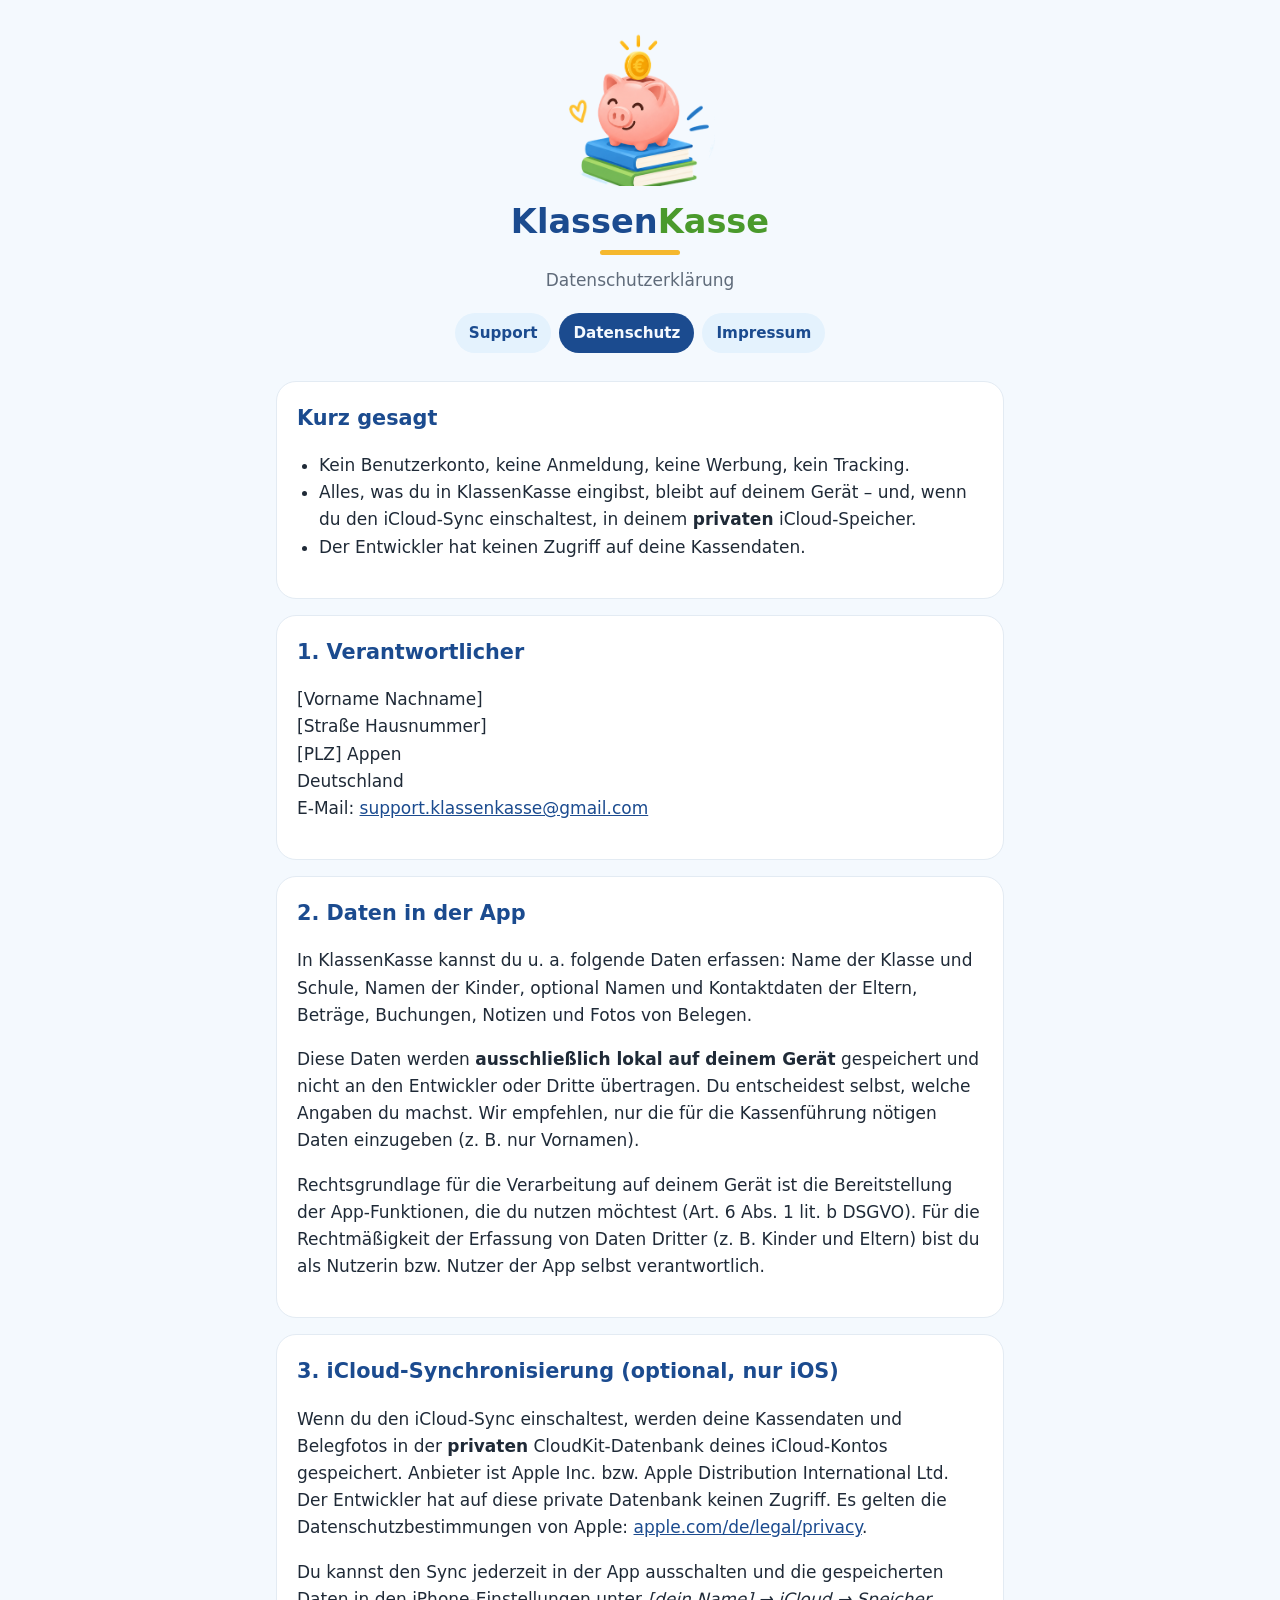
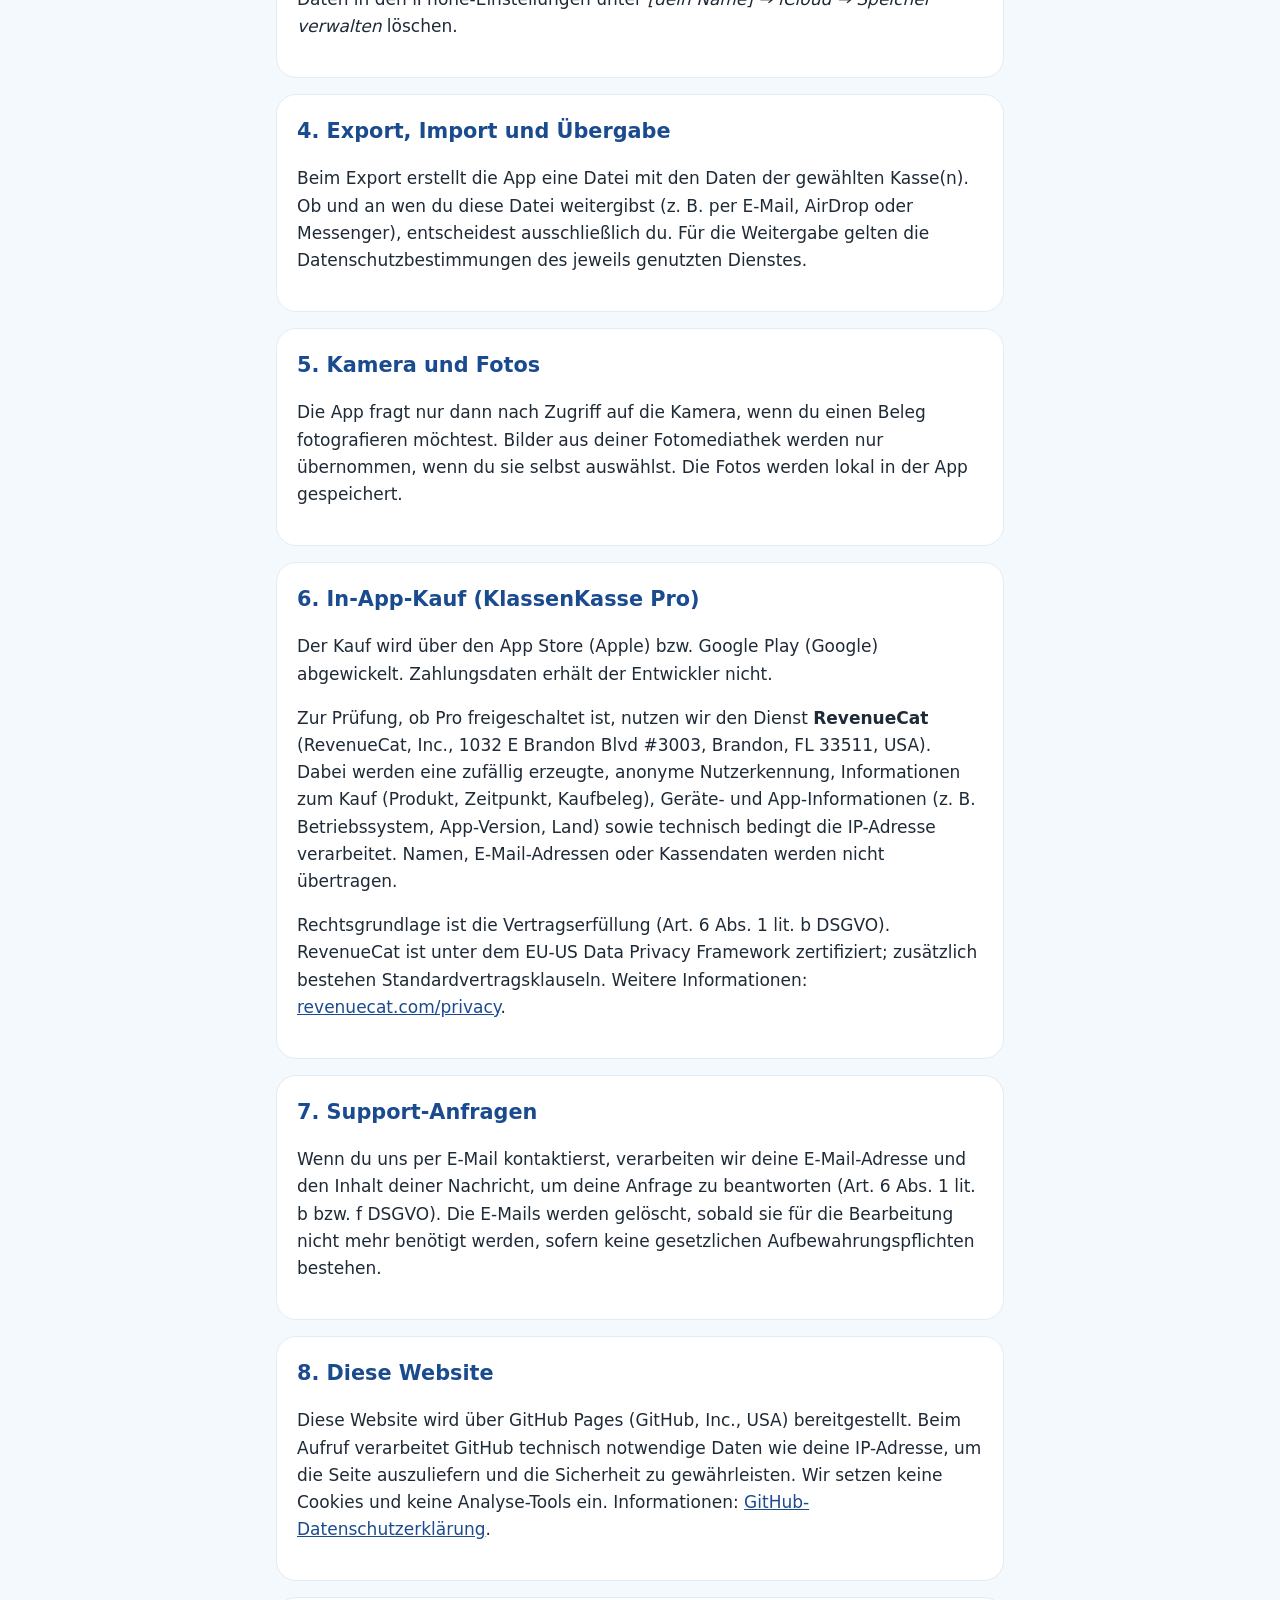
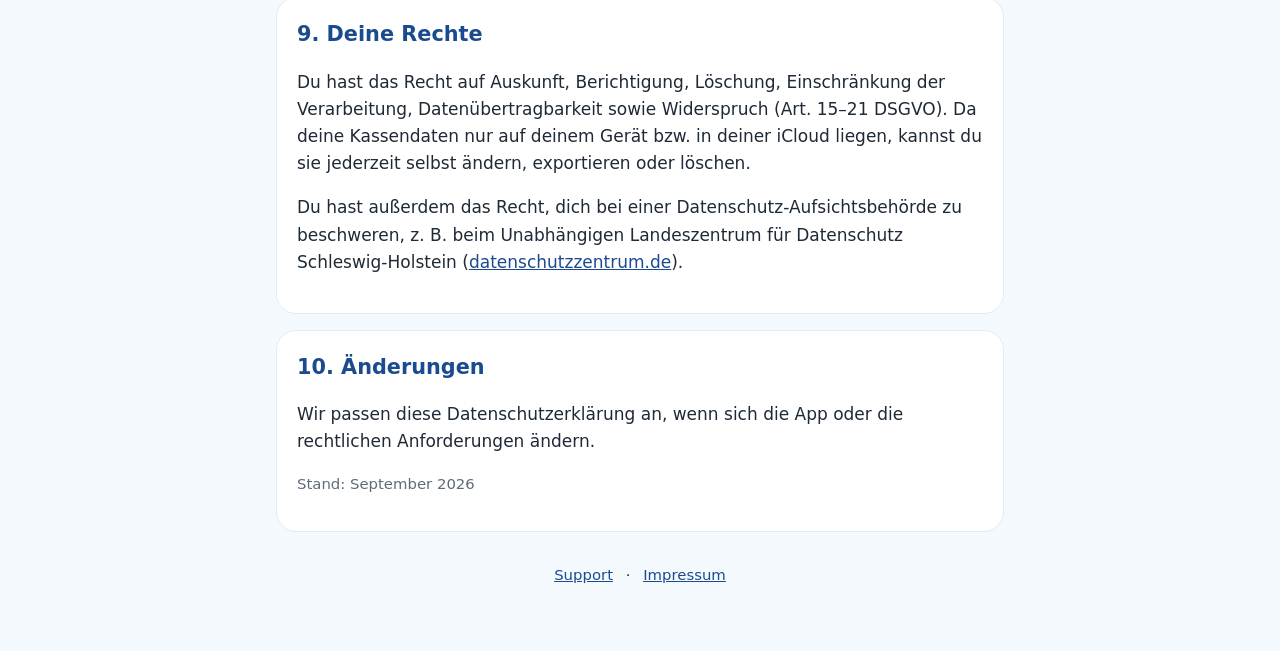
==== datenschutz.html @ 80aac3ee "Add files via upload" ====
<!DOCTYPE html>
<html lang="de">
<head>
  <meta charset="utf-8">
  <meta name="viewport" content="width=device-width, initial-scale=1">
  <title>KlassenKasse – Datenschutz</title>
  <meta name="description" content="Datenschutzerklärung der App KlassenKasse.">
  <link rel="icon" href="icon.png">
  <link rel="apple-touch-icon" href="icon.png">
  <link rel="stylesheet" href="style.css">
</head>
<body>
<div class="wrap">
  <header>
    <img src="logo.png" alt="KlassenKasse Sparschwein">
    <h1><span class="a">Klassen</span><span class="b">Kasse</span></h1>
    <div class="underline"></div>
    <p class="lead">Datenschutzerklärung</p>
    <nav>
      <a href="index.html">Support</a>
      <a href="datenschutz.html" aria-current="page">Datenschutz</a>
      <a href="impressum.html">Impressum</a>
    </nav>
  </header>

  <section class="card">
    <h2>Kurz gesagt</h2>
    <ul>
      <li>Kein Benutzerkonto, keine Anmeldung, keine Werbung, kein Tracking.</li>
      <li>Alles, was du in KlassenKasse eingibst, bleibt auf deinem Gerät – und, wenn du den iCloud-Sync einschaltest, in deinem <strong>privaten</strong> iCloud-Speicher.</li>
      <li>Der Entwickler hat keinen Zugriff auf deine Kassendaten.</li>
    </ul>
  </section>

  <section class="card">
    <h2>1. Verantwortlicher</h2>
    <p>
      [Vorname Nachname]<br>
      [Straße Hausnummer]<br>
      [PLZ] Appen<br>
      Deutschland<br>
      E-Mail: <a href="mailto:support.klassenkasse@gmail.com">support.klassenkasse@gmail.com</a>
    </p>
  </section>

  <section class="card">
    <h2>2. Daten in der App</h2>
    <p>In KlassenKasse kannst du u. a. folgende Daten erfassen: Name der Klasse und Schule, Namen der Kinder, optional Namen und Kontaktdaten der Eltern, Beträge, Buchungen, Notizen und Fotos von Belegen.</p>
    <p>Diese Daten werden <strong>ausschließlich lokal auf deinem Gerät</strong> gespeichert und nicht an den Entwickler oder Dritte übertragen. Du entscheidest selbst, welche Angaben du machst. Wir empfehlen, nur die für die Kassenführung nötigen Daten einzugeben (z. B. nur Vornamen).</p>
    <p>Rechtsgrundlage für die Verarbeitung auf deinem Gerät ist die Bereitstellung der App-Funktionen, die du nutzen möchtest (Art. 6 Abs. 1 lit. b DSGVO). Für die Rechtmäßigkeit der Erfassung von Daten Dritter (z. B. Kinder und Eltern) bist du als Nutzerin bzw. Nutzer der App selbst verantwortlich.</p>
  </section>

  <section class="card">
    <h2>3. iCloud-Synchronisierung (optional, nur iOS)</h2>
    <p>Wenn du den iCloud-Sync einschaltest, werden deine Kassendaten und Belegfotos in der <strong>privaten</strong> CloudKit-Datenbank deines iCloud-Kontos gespeichert. Anbieter ist Apple Inc. bzw. Apple Distribution International Ltd. Der Entwickler hat auf diese private Datenbank keinen Zugriff. Es gelten die Datenschutzbestimmungen von Apple: <a href="https://www.apple.com/de/legal/privacy/">apple.com/de/legal/privacy</a>.</p>
    <p>Du kannst den Sync jederzeit in der App ausschalten und die gespeicherten Daten in den iPhone-Einstellungen unter <em>[dein Name] → iCloud → Speicher verwalten</em> löschen.</p>
  </section>

  <section class="card">
    <h2>4. Export, Import und Übergabe</h2>
    <p>Beim Export erstellt die App eine Datei mit den Daten der gewählten Kasse(n). Ob und an wen du diese Datei weitergibst (z. B. per E-Mail, AirDrop oder Messenger), entscheidest ausschließlich du. Für die Weitergabe gelten die Datenschutzbestimmungen des jeweils genutzten Dienstes.</p>
  </section>

  <section class="card">
    <h2>5. Kamera und Fotos</h2>
    <p>Die App fragt nur dann nach Zugriff auf die Kamera, wenn du einen Beleg fotografieren möchtest. Bilder aus deiner Fotomediathek werden nur übernommen, wenn du sie selbst auswählst. Die Fotos werden lokal in der App gespeichert.</p>
  </section>

  <section class="card">
    <h2>6. In-App-Kauf (KlassenKasse Pro)</h2>
    <p>Der Kauf wird über den App Store (Apple) bzw. Google Play (Google) abgewickelt. Zahlungsdaten erhält der Entwickler nicht.</p>
    <p>Zur Prüfung, ob Pro freigeschaltet ist, nutzen wir den Dienst <strong>RevenueCat</strong> (RevenueCat, Inc., 1032 E Brandon Blvd #3003, Brandon, FL 33511, USA). Dabei werden eine zufällig erzeugte, anonyme Nutzerkennung, Informationen zum Kauf (Produkt, Zeitpunkt, Kaufbeleg), Geräte- und App-Informationen (z. B. Betriebssystem, App-Version, Land) sowie technisch bedingt die IP-Adresse verarbeitet. Namen, E-Mail-Adressen oder Kassendaten werden nicht übertragen.</p>
    <p>Rechtsgrundlage ist die Vertragserfüllung (Art. 6 Abs. 1 lit. b DSGVO). RevenueCat ist unter dem EU-US Data Privacy Framework zertifiziert; zusätzlich bestehen Standardvertragsklauseln. Weitere Informationen: <a href="https://www.revenuecat.com/privacy">revenuecat.com/privacy</a>.</p>
  </section>

  <section class="card">
    <h2>7. Support-Anfragen</h2>
    <p>Wenn du uns per E-Mail kontaktierst, verarbeiten wir deine E-Mail-Adresse und den Inhalt deiner Nachricht, um deine Anfrage zu beantworten (Art. 6 Abs. 1 lit. b bzw. f DSGVO). Die E-Mails werden gelöscht, sobald sie für die Bearbeitung nicht mehr benötigt werden, sofern keine gesetzlichen Aufbewahrungspflichten bestehen.</p>
  </section>

  <section class="card">
    <h2>8. Diese Website</h2>
    <p>Diese Website wird über GitHub Pages (GitHub, Inc., USA) bereitgestellt. Beim Aufruf verarbeitet GitHub technisch notwendige Daten wie deine IP-Adresse, um die Seite auszuliefern und die Sicherheit zu gewährleisten. Wir setzen keine Cookies und keine Analyse-Tools ein. Informationen: <a href="https://docs.github.com/de/site-policy/privacy-policies/github-general-privacy-statement">GitHub-Datenschutzerklärung</a>.</p>
  </section>

  <section class="card">
    <h2>9. Deine Rechte</h2>
    <p>Du hast das Recht auf Auskunft, Berichtigung, Löschung, Einschränkung der Verarbeitung, Datenübertragbarkeit sowie Widerspruch (Art. 15–21 DSGVO). Da deine Kassendaten nur auf deinem Gerät bzw. in deiner iCloud liegen, kannst du sie jederzeit selbst ändern, exportieren oder löschen.</p>
    <p>Du hast außerdem das Recht, dich bei einer Datenschutz-Aufsichtsbehörde zu beschweren, z. B. beim Unabhängigen Landeszentrum für Datenschutz Schleswig-Holstein (<a href="https://www.datenschutzzentrum.de">datenschutzzentrum.de</a>).</p>
  </section>

  <section class="card">
    <h2>10. Änderungen</h2>
    <p>Wir passen diese Datenschutzerklärung an, wenn sich die App oder die rechtlichen Anforderungen ändern.</p>
    <p class="muted">Stand: September 2026</p>
  </section>

  <footer class="muted">
    <p><a href="index.html">Support</a> · <a href="impressum.html">Impressum</a></p>
  </footer>
</div>
</body>
</html>
---- style.css ----
:root {
  --navy: #1B4B8F;
  --green: #4A9A2C;
  --yellow: #F5B82E;
  --coral: #D9594A;
  --sky: #E4F2FD;
  --bg: #F4F9FE;
  --card: #FFFFFF;
  --line: #E3EBF3;
  --text: #1F2A37;
  --muted: #5F6B7A;
}
@media (prefers-color-scheme: dark) {
  :root {
    --navy: #8DB6F2;
    --green: #7DCB5C;
    --yellow: #F7C94F;
    --coral: #F28C7A;
    --sky: #1C2E45;
    --bg: #0E1520;
    --card: #182233;
    --line: #2A3747;
    --text: #E8EEF5;
    --muted: #9AA8B8;
  }
}
* { box-sizing: border-box; }
html { -webkit-text-size-adjust: 100%; }
body {
  margin: 0;
  background: var(--bg);
  color: var(--text);
  font-family: ui-rounded, "SF Pro Rounded", system-ui, -apple-system, "Segoe UI", Roboto, sans-serif;
  line-height: 1.6;
  font-size: 17px;
}
.wrap { max-width: 760px; margin: 0 auto; padding: 32px 16px 48px; }
header { text-align: center; margin-bottom: 28px; }
header img { width: 150px; height: auto; }
h1 { font-size: 2.1rem; margin: 8px 0 4px; line-height: 1.2; }
h1 .a { color: var(--navy); }
h1 .b { color: var(--green); }
.underline { width: 80px; height: 5px; border-radius: 3px; background: var(--yellow); margin: 8px auto 12px; }
.lead { color: var(--muted); margin: 0; }
nav { display: flex; gap: 8px; justify-content: center; flex-wrap: wrap; margin-top: 18px; }
nav a {
  text-decoration: none; color: var(--navy); font-weight: 600; font-size: 0.95rem;
  padding: 8px 14px; border-radius: 999px; background: var(--sky);
}
nav a[aria-current="page"] { background: var(--navy); color: var(--bg); }
.card {
  background: var(--card); border: 1px solid var(--line); border-radius: 20px;
  padding: 20px; margin: 16px 0;
}
h2 { color: var(--navy); font-size: 1.3rem; margin: 0 0 8px; }
h3 { font-size: 1.05rem; margin: 18px 0 4px; }
p, li { color: var(--text); }
.muted { color: var(--muted); font-size: 0.93rem; }
a { color: var(--navy); }
.button {
  display: inline-block; text-decoration: none; background: var(--navy); color: var(--bg);
  font-weight: 700; padding: 12px 22px; border-radius: 14px; margin-top: 6px;
}
details { border-top: 1px solid var(--line); padding: 12px 0; }
details:first-of-type { border-top: 0; }
summary { cursor: pointer; font-weight: 600; list-style: none; position: relative; padding-right: 28px; }
summary::-webkit-details-marker { display: none; }
summary::after { content: "+"; position: absolute; right: 4px; top: -1px; color: var(--navy); font-size: 1.3rem; }
details[open] summary::after { content: "–"; }
details p, details ol, details ul { margin: 8px 0 0; }
ol, ul { padding-left: 22px; }
footer { text-align: center; margin-top: 32px; }
footer a { margin: 0 8px; }
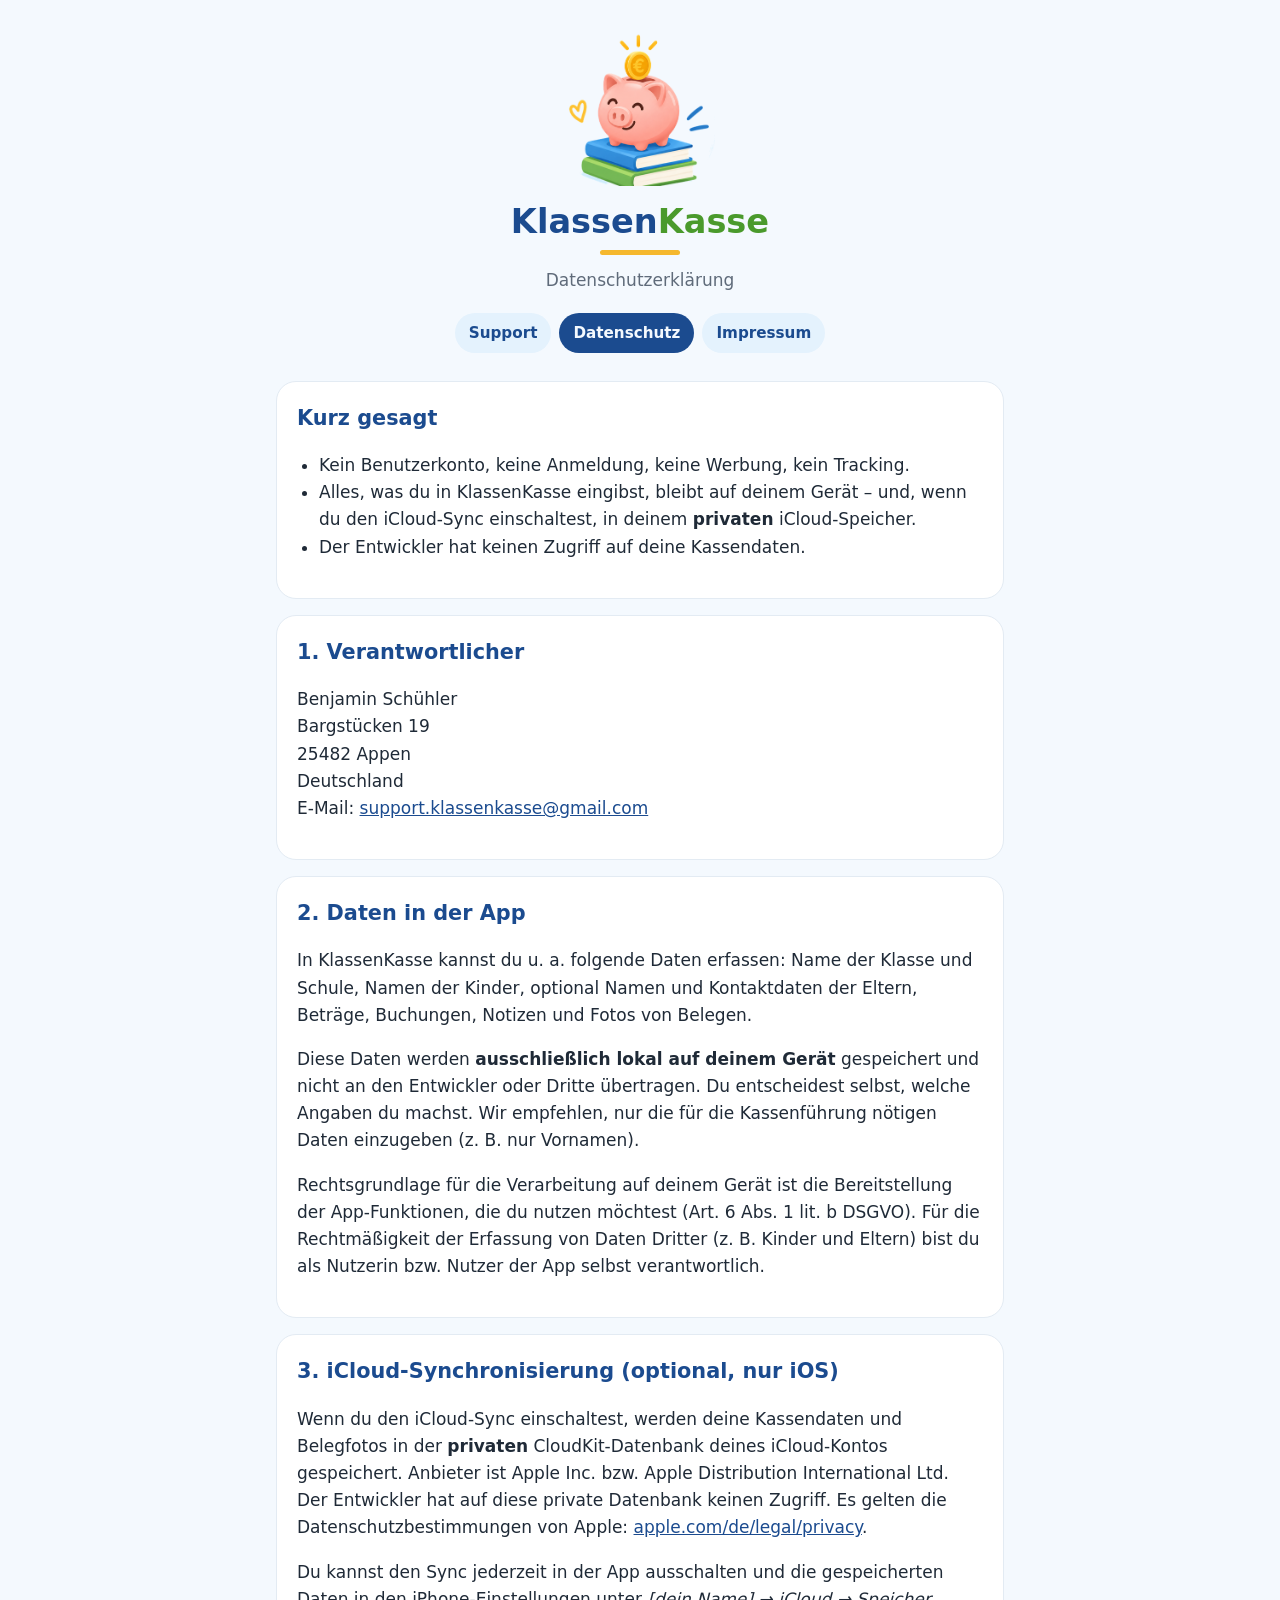
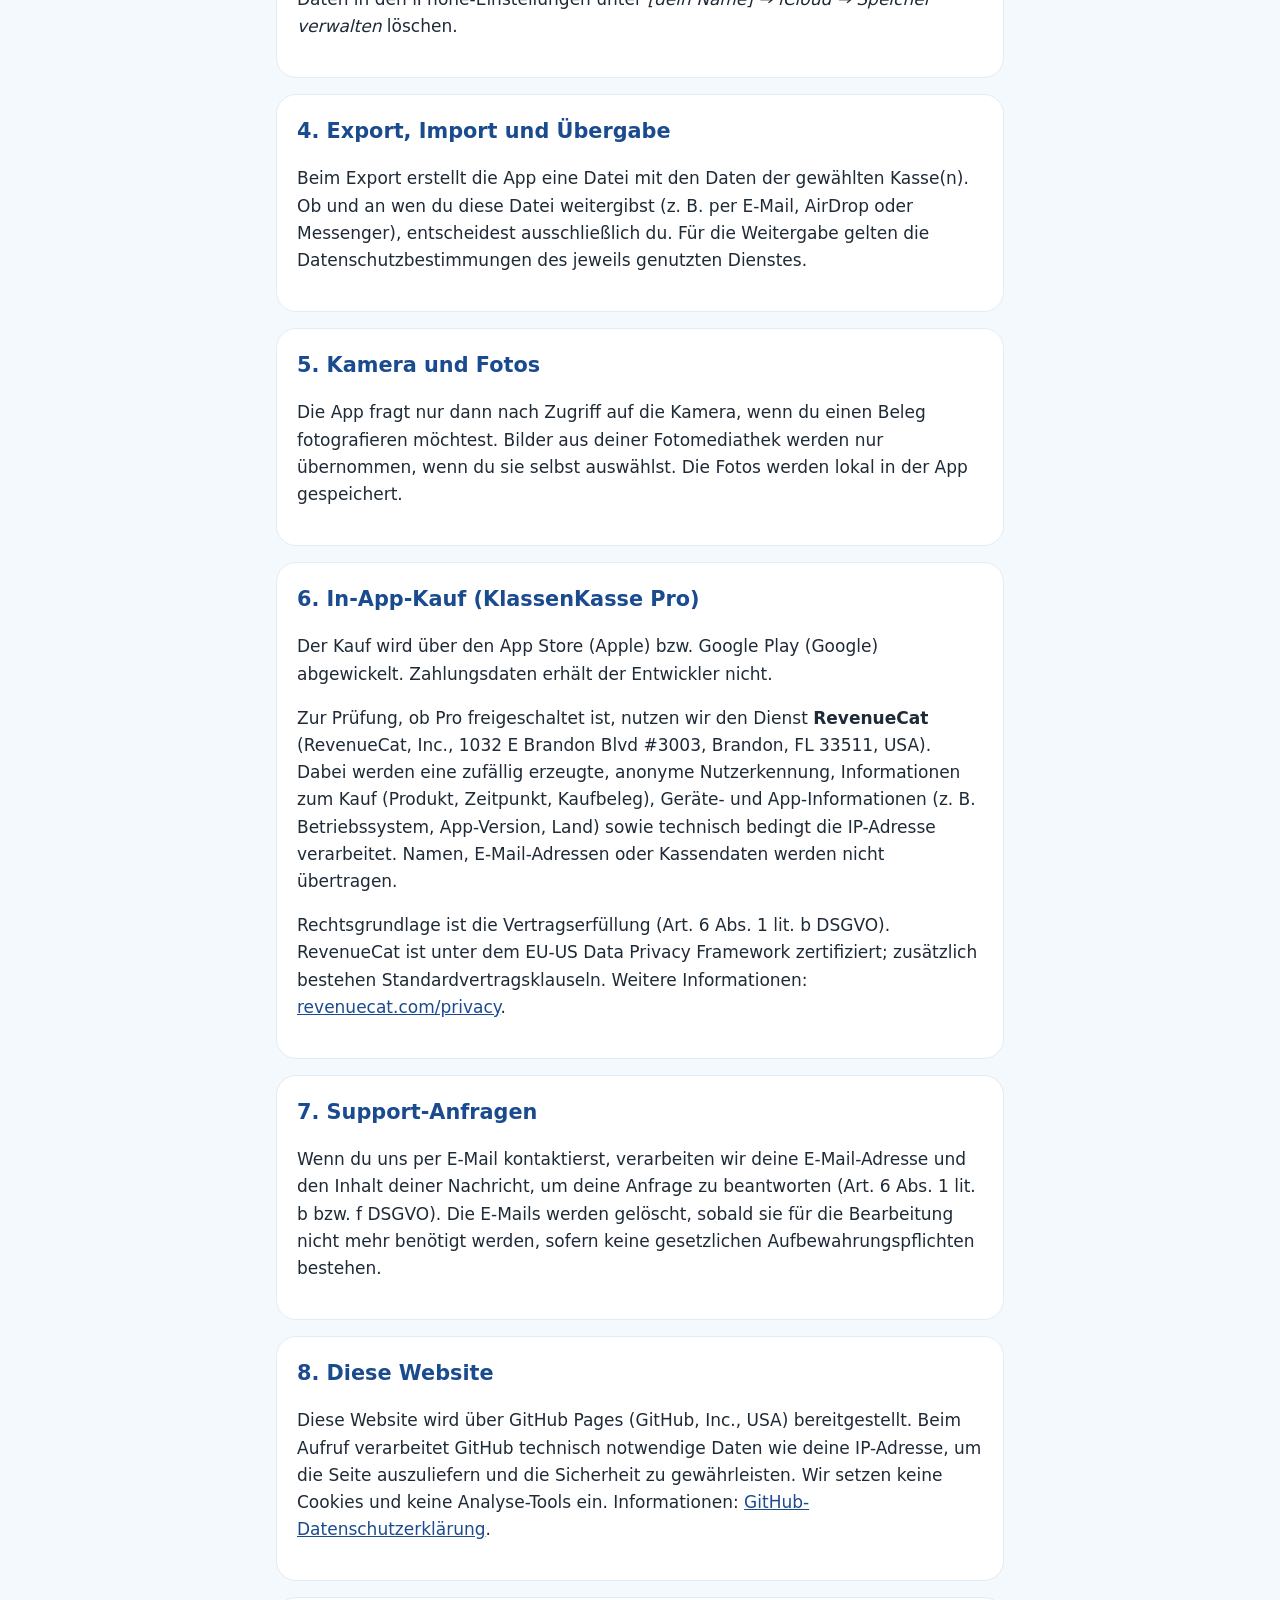
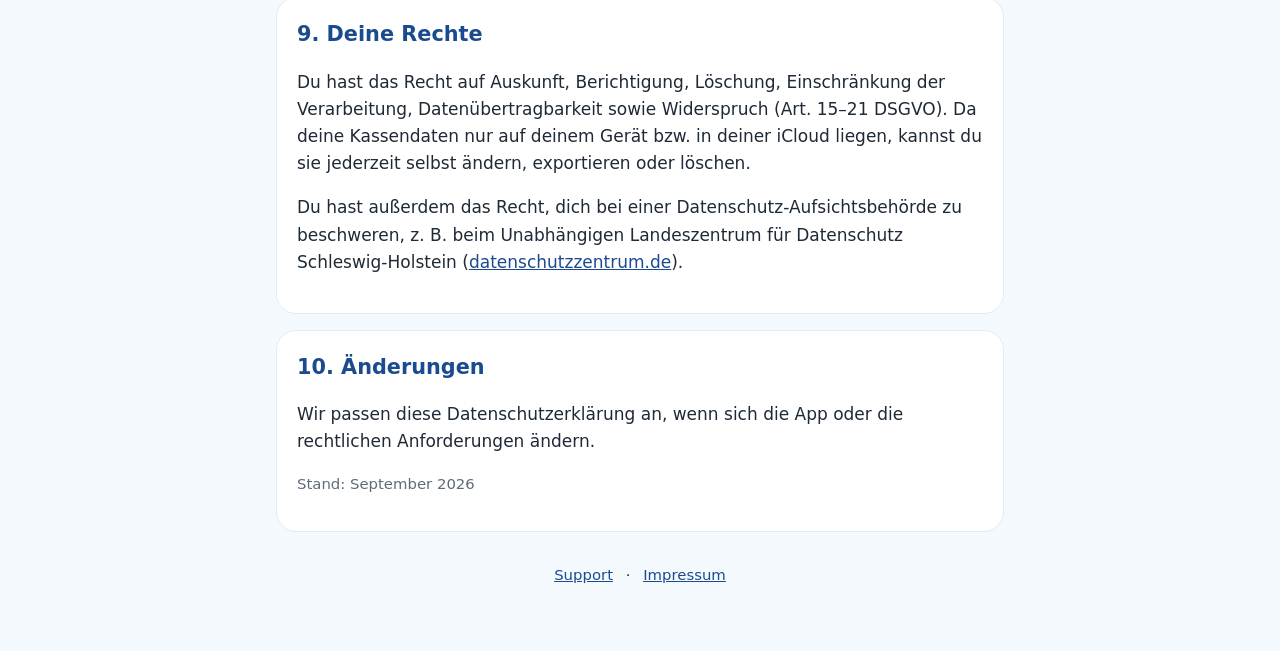
==== commit 924b2efd: "Update datenschutz.html" ====
--- a/datenschutz.html
+++ b/datenschutz.html
@@ -35,9 +35,9 @@
   <section class="card">
     <h2>1. Verantwortlicher</h2>
     <p>
-      [Vorname Nachname]<br>
-      [Straße Hausnummer]<br>
-      [PLZ] Appen<br>
+      Benjamin Schühler<br>
+      Bargstücken 19<br>
+      25482 Appen<br>
       Deutschland<br>
       E-Mail: <a href="mailto:support.klassenkasse@gmail.com">support.klassenkasse@gmail.com</a>
     </p>
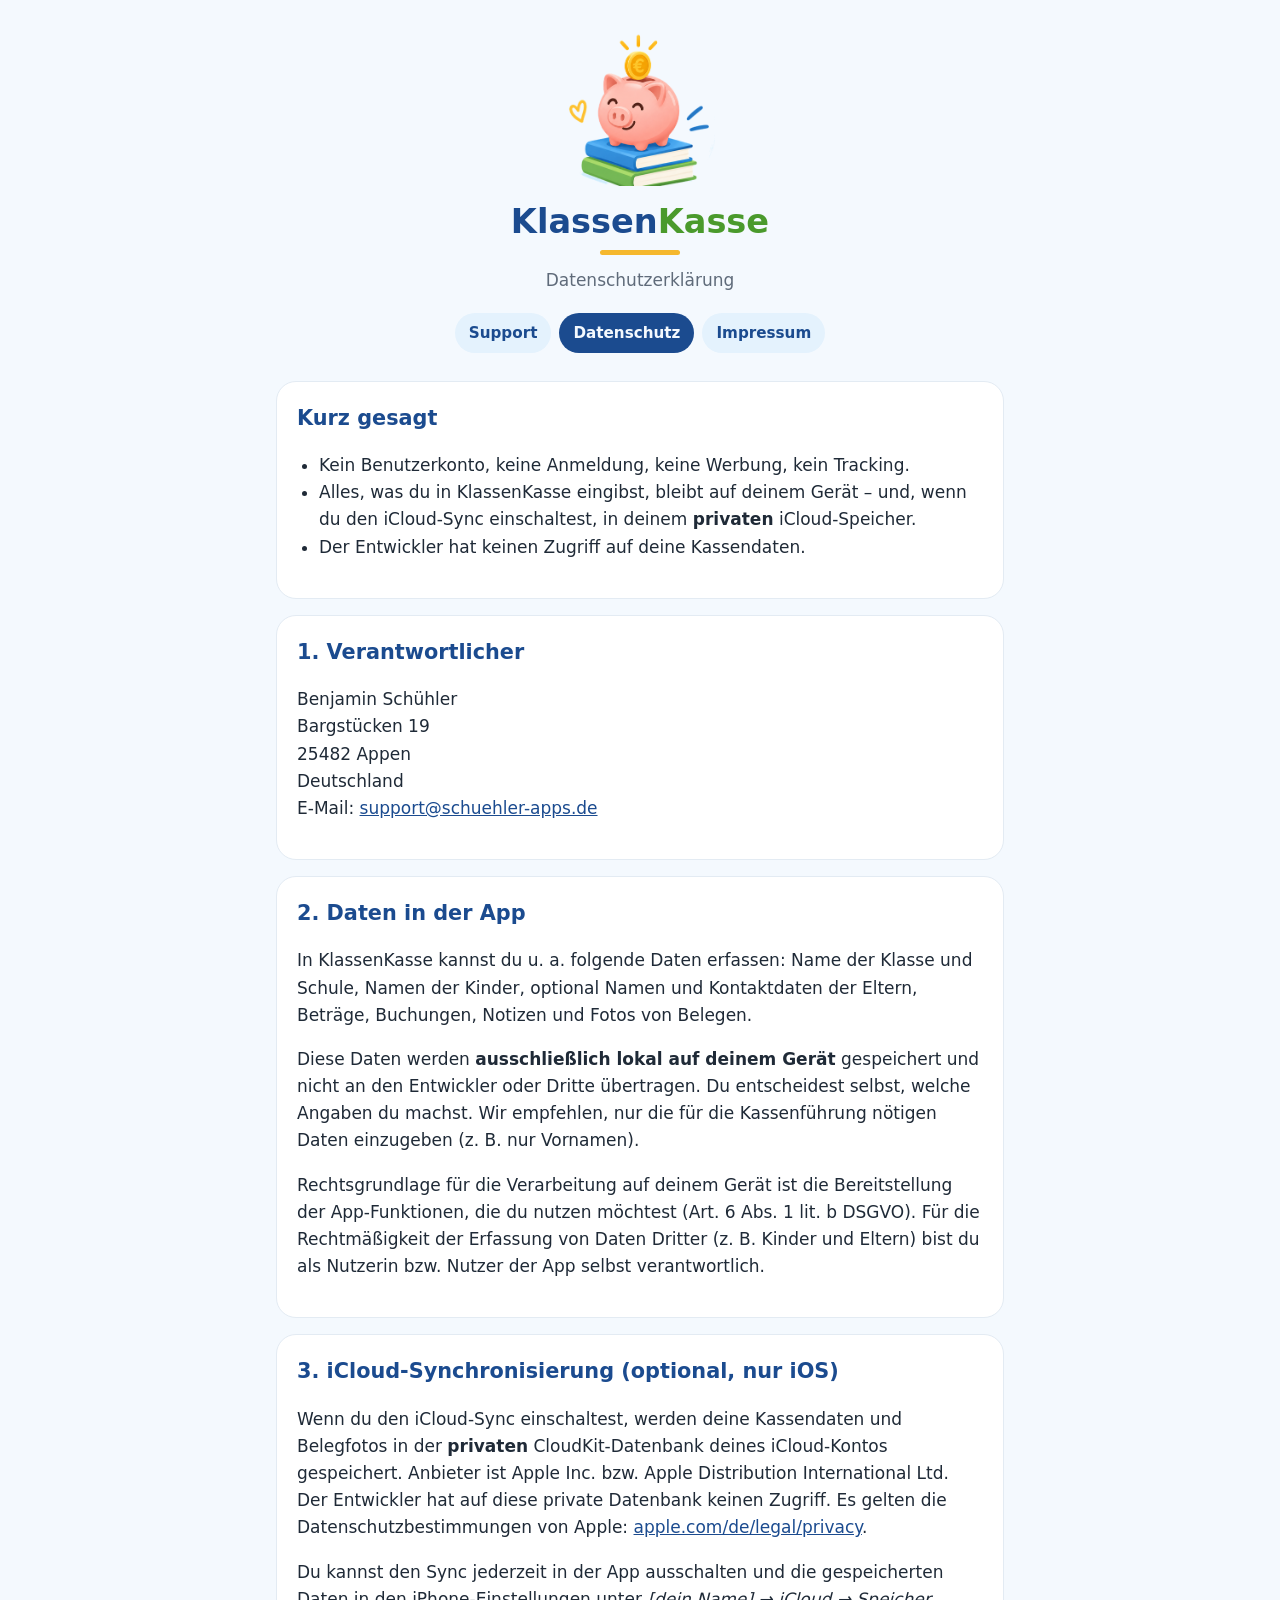
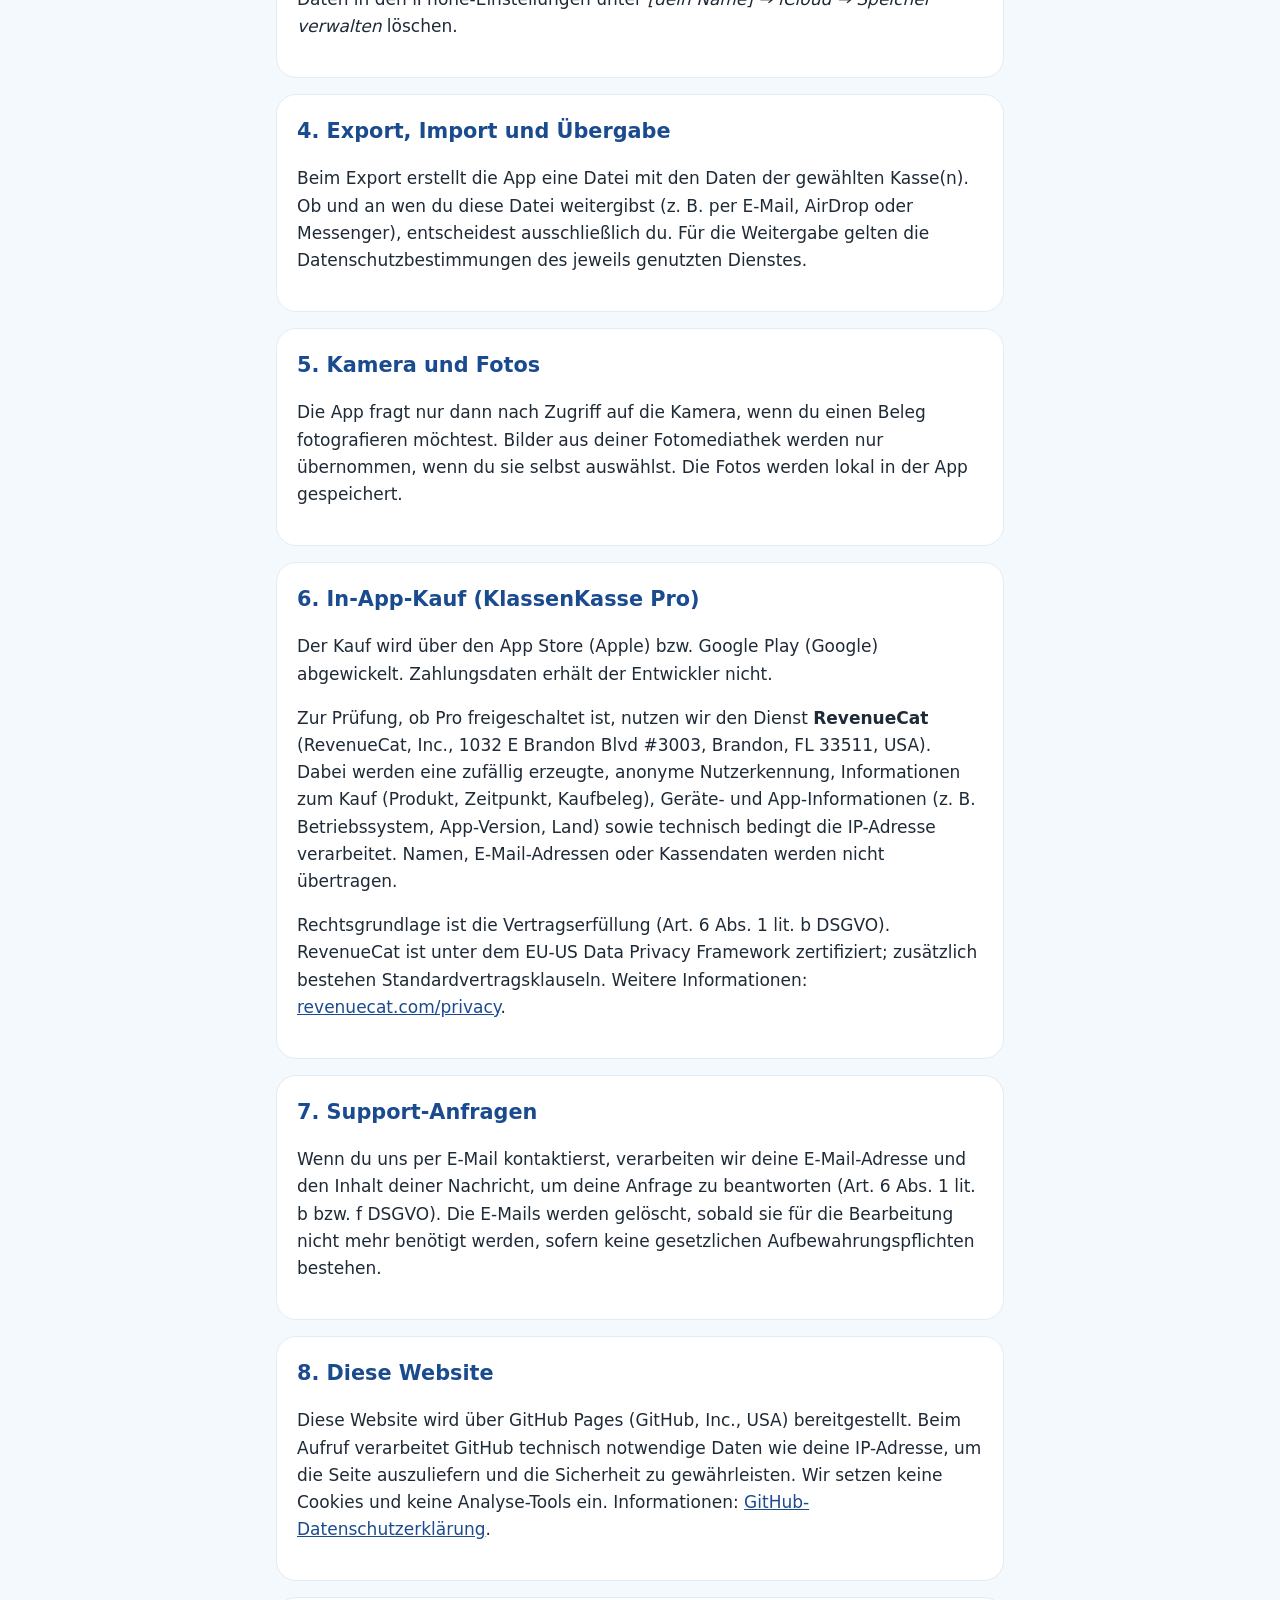
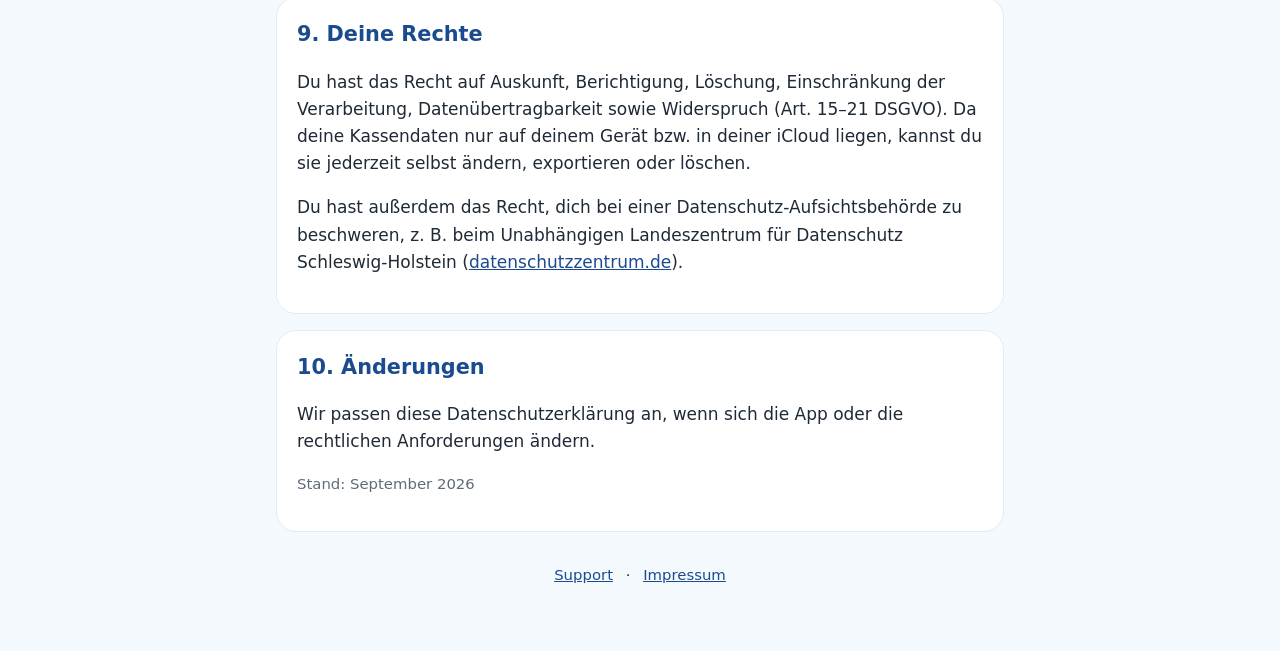
==== commit 09caf8d4: "Support-E-Mail auf support@schuehler-apps.de umgestellt (gilt für alle Apps) Co-Authored-By: Claude " ====
--- a/datenschutz.html
+++ b/datenschutz.html
@@ -39,7 +39,7 @@
       Bargstücken 19<br>
       25482 Appen<br>
       Deutschland<br>
-      E-Mail: <a href="mailto:support.klassenkasse@gmail.com">support.klassenkasse@gmail.com</a>
+      E-Mail: <a href="mailto:support@schuehler-apps.de">support@schuehler-apps.de</a>
     </p>
   </section>
 
--- a/style.css
+++ b/style.css
@@ -71,3 +71,17 @@
 ol, ul { padding-left: 22px; }
 footer { text-align: center; margin-top: 32px; }
 footer a { margin: 0 8px; }
+.stores { display: flex; gap: 12px; flex-wrap: wrap; align-items: center; justify-content: center; margin-top: 8px; }
+.stores a, .stores .soon { display: flex; flex-direction: column; align-items: center; }
+.badge-apple { height: 50px; width: auto; display: block; }
+/* Google-Abzeichen hat eigenen transparenten Rand, deshalb größer */
+.badge-google { height: 74px; width: auto; display: block; margin: -12px 0; }
+.soon { position: relative; }
+.soon img { filter: grayscale(1); opacity: 0.45; }
+.soon small { color: var(--muted); font-size: 0.8rem; margin-top: 2px; }
+/* Screenshots: nebeneinander, auf schmalen Bildschirmen seitlich wischbar */
+.shots { display: flex; gap: 14px; justify-content: center; margin: 18px 0 10px; overflow-x: auto; scroll-snap-type: x mandatory; padding: 4px 4px 8px; }
+.shots figure { margin: 0; flex: 0 0 auto; width: 200px; scroll-snap-align: center; text-align: center; }
+.shots img { width: 100%; height: auto; display: block; border-radius: 24px; border: 1px solid var(--line); box-shadow: 0 6px 18px rgba(27, 75, 143, 0.12); }
+.shots figcaption { color: var(--muted); font-size: 0.85rem; margin-top: 8px; }
+@media (max-width: 680px) { .shots { justify-content: flex-start; } .shots figure { width: 62%; } }
